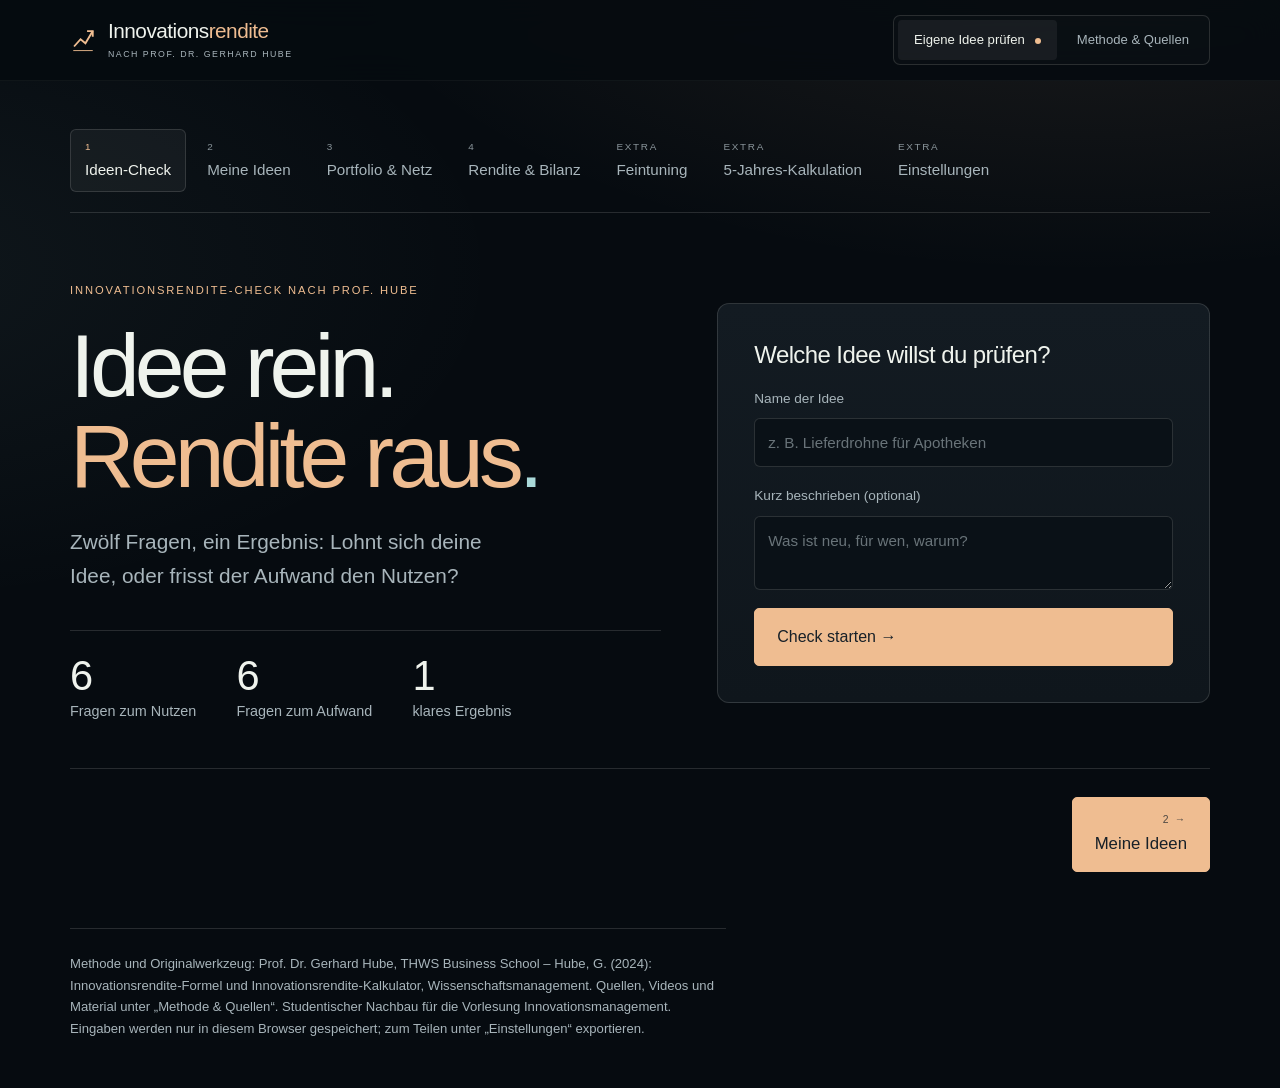
==== index.html @ 7b7fd8cf "Website auf Rechner und Methode reduziert, Gestaltung wie der Pitch - SpaceX-Case, RocketLight Dinne" ====
<!doctype html>
<html lang="de">
<head>
<meta charset="utf-8">
<meta name="viewport" content="width=device-width,initial-scale=1,viewport-fit=cover">
<meta name="theme-color" content="#060b10">
<meta name="description" content="Innovationsrendite-Rechner nach Prof. Dr. Gerhard Hube: eigene Ideen bewerten, vergleichen und im Aufwand/Nutzen-Portfolio einordnen.">
<title>Innovationsrendite-Rechner</title>
<meta name="claude:viewport-fit-sides" content="cover">
<link rel="stylesheet" href="assets/css/base.css?v=1894f3e47a85">
</head>
<body>

<header class="top">
  <div class="wrap bar">
    <a class="brand" href="#idee" aria-label="Innovationsrendite – zum Ideen-Check" style="color:inherit;text-decoration:none">
      <svg viewBox="0 0 32 36" fill="none" aria-hidden="true"><path d="M4 31h24" stroke="currentColor" stroke-width="1.1"/><path d="M5 26 13 17l6 5 9-15" stroke="currentColor" stroke-width="2.3"/><path d="M21 7h7v7" stroke="currentColor" stroke-width="2.3"/></svg>
      <span><b>Innovations<i>rendite</i></b><small>nach Prof. Dr. Gerhard Hube</small></span>
    </a>
    <nav class="tabs" role="tablist" id="tabs" aria-label="Ansicht">
      <button role="tab" data-ctx="user">Eigene Idee prüfen</button>
      <button role="tab" data-ctx="method">Methode &amp; Quellen</button>
    </nav>
  </div>
</header>

<div class="wrap tool-anchor" id="werkzeug"><main id="view"></main>
<footer>Methode und Originalwerkzeug: Prof. Dr. Gerhard Hube, THWS Business School – Hube, G. (2024): Innovationsrendite-Formel und Innovationsrendite-Kalkulator, Wissenschaftsmanagement. Quellen, Videos und Material unter „Methode &amp; Quellen“. Studentischer Nachbau für die Vorlesung Innovationsmanagement. Eingaben werden nur in diesem Browser gespeichert; zum Teilen unter „Einstellungen“ exportieren.</footer>
</div>
<div class="toast" id="toast" hidden></div>

<script src="assets/js/model.js?v=d27ddb623a93"></script>
<script src="assets/js/data.js?v=adc606a3478f"></script>
<script src="assets/js/state.js?v=7a1c97d8ea27"></script>
<script src="assets/js/helpers.js?v=4885eca90f2c"></script>
<script src="assets/js/views.js?v=7f93fb192f8f"></script>
<script src="assets/js/app.js?v=8ccb0325921a"></script>
</body>
</html>
---- assets/css/base.css ----
/* Grundgestaltung: Rechner, Navigation, Panels. Dunkle Bildsprache wie der RocketLight-Pitch (siehe DESIGN.md). */
:root{padding-top:env(safe-area-inset-top,0px);padding-bottom:env(safe-area-inset-bottom,0px)}body{margin:0}img{max-width:100%}[hidden]{display:none!important}
:root{
  /* Palette des Pitches: ruhige dunkle Flächen, warmer Kupfer- und kühler Eis-Akzent */
  --bg:#060b10; --surface:#11181e; --surface-2:#18222a; --ink:#eff3ed; --muted:#a8b5bb;
  --line:rgba(241,237,232,.14); --line-strong:rgba(241,237,232,.28);
  --copper:#efbd91; --copper-hi:#f8cfac; --ice:#a9d9d9;
  --accent:var(--copper); --accent-ink:#172028;
  --gain:#a9d9d9; --gain-soft:rgba(169,217,217,.12); --cost:#efbd91; --cost-soft:rgba(239,189,145,.12);
  --warn:#e8cf8a; --warn-soft:rgba(232,207,138,.12); --bad:#f0a29a; --bad-soft:rgba(240,162,154,.12);
  --s1:#efbd91; --s2:#a9d9d9; --s3:#c7b8ee; --s4:#e8cf8a; --s5:#93b9e6; --s6:#e9a3b8;
  --shadow:none;
  --f-display:-apple-system, BlinkMacSystemFont, "Segoe UI", Helvetica, Arial, sans-serif;
  --f-body:-apple-system, BlinkMacSystemFont, "Segoe UI", Helvetica, Arial, sans-serif;
  --f-mono:ui-monospace, "SFMono-Regular", "Cascadia Mono", Menlo, Consolas, monospace;
  --gutter:clamp(24px,5vw,80px); --header-height:80px; --r:12px; --ease:cubic-bezier(.16,1,.3,1);
  color-scheme:dark;
}
*{box-sizing:border-box}
html{font-size:16px;scroll-padding-top:calc(var(--header-height) + 16px)}
body{background:var(--bg);color:var(--ink);font-family:var(--f-body);font-size:1rem;line-height:1.65;-webkit-font-smoothing:antialiased;
  background-image:radial-gradient(1100px 520px at 85% -10%,rgba(239,189,145,.10),transparent 70%),radial-gradient(900px 480px at -10% 30%,rgba(169,217,217,.06),transparent 70%);
  background-attachment:fixed}
body::before{content:"";position:fixed;inset:0 0 auto;height:env(safe-area-inset-top,0px);z-index:10;background:var(--bg)}
::selection{background:#efbd9140;color:#fff}
.wrap{width:min(1140px,calc(100% - var(--gutter)*2));margin-inline:auto;padding-left:env(safe-area-inset-left,0px);padding-right:env(safe-area-inset-right,0px)}
h1,h2,h3,h4{font-family:var(--f-display);font-weight:500;text-wrap:balance;margin:0}
h1,h2{letter-spacing:-.045em;line-height:1.07}
h2{font-size:clamp(1.9rem,3.6vw,2.6rem)}
h3{font-size:1.45rem;line-height:1.25;letter-spacing:-.025em}
h2 em,h3 em{font-style:normal;color:var(--copper)}
p{margin:0}
strong,b{font-weight:600}
.muted{color:var(--muted)}
.mono,.num{font-family:var(--f-mono);font-variant-numeric:tabular-nums}
.eyebrow{font-size:.7rem;font-weight:500;letter-spacing:.17em;text-transform:uppercase;color:var(--copper)}
a{color:var(--ice);text-underline-offset:3px;text-decoration-color:rgba(169,217,217,.4)}
a:hover{color:var(--copper);text-decoration-color:currentColor}
button,input,select,textarea{font:inherit;color:inherit}
:focus-visible{outline:2px solid var(--ice);outline-offset:4px}

/* Kopfzeile wie der Pitch: Marke links, Ansichten-Umschalter rechts, abgedunkelte Glasfläche */
header.top{position:sticky;top:env(safe-area-inset-top,0px);z-index:9;background:#060b10e8;border-bottom:1px solid #ffffff0b;-webkit-backdrop-filter:blur(16px);backdrop-filter:blur(16px)}
.bar{display:flex;align-items:center;justify-content:space-between;gap:12px 28px;flex-wrap:wrap;min-height:var(--header-height);padding-block:12px}
.brand{display:inline-flex;align-items:center;gap:12px}
.brand svg{width:26px;height:32px;color:var(--copper);flex:none}
.brand>span{display:grid;font-size:1.3rem;line-height:1.1;letter-spacing:-.025em}
.brand b{font-weight:500}
.brand b i{font-style:normal;color:var(--copper)}
.brand small{display:block;margin-top:7px;font-size:.55rem;letter-spacing:.17em;text-transform:uppercase;color:var(--muted)}
nav.tabs{display:flex;gap:4px;padding:4px;background:#ffffff04;border:1px solid var(--line);border-radius:7px;flex-wrap:wrap}
nav.tabs button{background:transparent;border:0;color:var(--muted);border-radius:4px;padding:9px 16px;min-height:40px;cursor:pointer;font-weight:500;font-size:.82rem;white-space:nowrap}
nav.tabs button:hover{color:var(--ink)}
nav.tabs button[aria-selected="true"]{color:var(--ink);background:#ffffff0f}
nav.tabs button[aria-selected="true"]::after{content:"";display:inline-block;width:6px;height:6px;margin-left:10px;border-radius:50%;background:var(--copper);vertical-align:middle}
main{padding-block:48px 56px;display:grid;gap:36px}

/* Schrittnavigation */
.subnav{display:flex;gap:6px;flex-wrap:wrap;padding-bottom:20px;border-bottom:1px solid var(--line)}
.subnav button{border:1px solid transparent;background:transparent;border-radius:6px;padding:9px 14px;cursor:pointer;text-align:left;display:grid;gap:2px;min-width:0;color:var(--muted)}
.subnav button .n{font-size:.62rem;font-weight:500;letter-spacing:.17em;text-transform:uppercase;color:var(--muted);opacity:.8}
.subnav button .t{font-weight:500;font-size:.95rem}
.subnav button:hover{color:var(--ink);background:#ffffff06}
.subnav button[aria-current="step"]{background:#ffffff0c;border-color:var(--line);color:var(--ink)}
.subnav button[aria-current="step"] .n{color:var(--copper);opacity:1}
.intro{display:grid;gap:12px;max-width:64ch}
.intro h2{font-size:clamp(2.2rem,4.5vw,3.6rem)!important}
.intro p{color:var(--muted);font-size:clamp(1.05rem,1.5vw,1.25rem)}
.pager{display:flex;justify-content:space-between;gap:12px;flex-wrap:wrap;border-top:1px solid var(--line);padding-top:28px}
.pager button{border:1px solid var(--line);background:transparent;border-radius:5px;padding:13px 22px;cursor:pointer;display:grid;gap:2px;text-align:left;min-width:0;transition:border-color .2s,background .2s,transform .2s}
.pager button:hover{border-color:var(--copper)}
.pager button.next{text-align:right;margin-left:auto;background:var(--copper);color:var(--accent-ink);border-color:var(--copper)}
.pager button.next:hover{background:var(--copper-hi);transform:translateY(-2px)}
.pager .n{font-size:.65rem;letter-spacing:.17em;text-transform:uppercase;opacity:.75}
.pager .t{font-weight:500;font-size:1.05rem}

/* Einstieg und Ideen-Check */
.hero{display:grid;grid-template-columns:minmax(0,1.2fr) minmax(0,1fr);gap:56px;align-items:center;padding-block:32px 8px}
@media (max-width:900px){.hero{grid-template-columns:minmax(0,1fr);gap:32px}}
.hero .eyebrow{margin-bottom:22px}
.hero h2.claim{font-size:clamp(3rem,7.5vw,5.6rem);font-weight:500;line-height:1;letter-spacing:-.055em}
.hero h2.claim span{display:block;color:var(--copper)}
.hero h2.claim em{font-style:normal;color:var(--ice)}
.hero .lead{font-size:clamp(1.1rem,1.65vw,1.3rem);color:var(--muted);max-width:40ch;margin-top:24px}
.howto{display:flex;gap:40px;flex-wrap:wrap;margin-top:36px;padding-top:24px;border-top:1px solid var(--line)}
.howto div{display:grid;gap:4px}
.howto b{font-size:2.6rem;line-height:1;font-weight:400;letter-spacing:-.04em}
.howto span{color:var(--muted);font-size:.9rem}
.startcard{display:grid;gap:18px}
.startcard h3{font-size:1.5rem}
.startcard .btn.primary{padding:15px 22px;font-size:1rem;justify-content:space-between}
.wiz{max-width:860px;width:100%;margin:0 auto;display:grid;gap:26px}
.prog{display:grid;grid-template-columns:repeat(12,1fr);gap:4px}
.prog button{height:6px;border:0;border-radius:3px;background:#ffffff14;cursor:pointer;padding:0}
.prog button.g.done{background:var(--gain)} .prog button.c.done{background:var(--cost)}
.prog button.here{outline:1px solid var(--ink);outline-offset:3px}
.wiz h2.q{font-size:clamp(2rem,4.5vw,3.2rem);line-height:1.08}
.wiz .qdesc{font-size:1.1rem;color:var(--muted)}
.opts{display:grid;grid-template-columns:repeat(6,minmax(0,1fr));gap:10px}
@media (max-width:700px){.opts{grid-template-columns:repeat(3,minmax(0,1fr))}}
.opt{border:1px solid var(--line);background:var(--surface);border-radius:10px;padding:22px 8px 16px;cursor:pointer;display:grid;gap:8px;justify-items:center;text-align:center;min-width:0}
.opt .d{font-weight:400;font-size:2.6rem;line-height:1;letter-spacing:-.04em}
.opt .l{font-size:.85rem;color:var(--muted);line-height:1.25}
.opt:hover{border-color:var(--line-strong);background:var(--surface-2)}
.opt[aria-pressed="true"].g{background:var(--gain);border-color:var(--gain);color:var(--accent-ink)}
.opt[aria-pressed="true"].c{background:var(--cost);border-color:var(--cost);color:var(--accent-ink)}
.opt[aria-pressed="true"] .l{color:inherit}
.wiznav{display:flex;justify-content:space-between;gap:12px;flex-wrap:wrap;align-items:center}
.wiznav .btn{padding:13px 22px}
.kbd{font-family:var(--f-mono);font-size:.8rem;color:var(--muted)}
.res-hero{display:grid;grid-template-columns:auto minmax(0,1fr);gap:40px;align-items:center}
@media (max-width:700px){.res-hero{grid-template-columns:minmax(0,1fr)}}
.giant{font-weight:400;font-size:clamp(4.5rem,12vw,8rem);line-height:.9;letter-spacing:-.06em;font-variant-numeric:tabular-nums}
.giant.ok{color:var(--gain)} .giant.mid{color:var(--warn)} .giant.bad{color:var(--bad)}
.verdict-line{font-size:1.15rem;color:var(--muted)}
.verdict-line b{color:var(--ink)}
.sw{display:grid;grid-template-columns:repeat(auto-fit,minmax(min(100%,300px),1fr));gap:24px}
.sw ul{margin:8px 0 0;padding-left:20px;display:grid;gap:6px;color:var(--muted)}

/* Allgemeine Bausteine */
.panel{background:linear-gradient(180deg,#131b22,#0f161c);border:1px solid var(--line);border-radius:var(--r);padding:clamp(22px,3vw,36px);min-width:0}
.panel>header{display:flex;justify-content:space-between;align-items:baseline;gap:12px;flex-wrap:wrap;margin-bottom:22px;padding-bottom:16px;border-bottom:1px solid var(--line)}
.panel>header h2{font-size:clamp(1.35rem,2.4vw,1.75rem);letter-spacing:-.03em}
.panel>header .muted{font-size:.85rem}
.grid2{display:grid;grid-template-columns:repeat(auto-fit,minmax(min(100%,500px),1fr));gap:24px}
.btn{display:inline-flex;align-items:center;gap:14px;border:1px solid var(--line);background:transparent;border-radius:5px;padding:10px 18px;min-height:44px;cursor:pointer;font-weight:500;font-size:.92rem;color:var(--ink);transition:background .2s,border-color .2s,transform .2s}
.btn:hover{border-color:var(--copper)}
.btn.primary{background:var(--copper);color:var(--accent-ink);border-color:var(--copper)}
.btn.primary:hover{background:var(--copper-hi);transform:translateY(-2px)}
.btn.danger{color:var(--bad)}
.btn.danger:hover{border-color:var(--bad)}
.btn.small{padding:7px 13px;min-height:36px;font-size:.85rem}
.btn:disabled{opacity:.4;cursor:not-allowed;transform:none}
label.btn{display:inline-flex}
.row{display:flex;gap:10px;flex-wrap:wrap;align-items:center}
.chip{display:inline-flex;align-items:center;gap:6px;font-size:.82rem;font-weight:500;padding:4px 12px;border-radius:99px;white-space:nowrap;border:1px solid currentColor}
.chip.big{font-size:.95rem;padding:6px 16px}
.chip.ok{background:var(--gain-soft);color:var(--gain)}
.chip.mid{background:var(--warn-soft);color:var(--warn)}
.chip.bad{background:var(--bad-soft);color:var(--bad)}
.chip.neutral{background:var(--surface-2);color:var(--muted);border-color:var(--line)}
.dot{width:12px;height:12px;border-radius:50%;display:inline-block;flex:none}
.tablewrap{overflow-x:auto}
table{border-collapse:collapse;width:100%;font-size:.95rem}
th,td{text-align:left;padding:13px 12px;border-bottom:1px solid var(--line);vertical-align:middle}
th{font-size:.65rem;letter-spacing:.17em;text-transform:uppercase;color:var(--muted);font-weight:500}
td.r,th.r{text-align:right}
tr.clickable{cursor:pointer}
tr.clickable:hover td{background:#ffffff06}
.notice{border-left:2px solid var(--warn);background:var(--warn-soft);padding:14px 18px;border-radius:0 8px 8px 0}
.notice.info{border-color:var(--ice);background:var(--gain-soft)}

/* Kennzahlen */
.tiles{display:grid;grid-template-columns:repeat(auto-fit,minmax(min(100%,230px),1fr));gap:1px;background:var(--line);border:1px solid var(--line);border-radius:var(--r);overflow:hidden}
.tile{background:var(--bg);padding:26px;display:grid;gap:8px;min-width:0}
.tile .v{font-size:2.6rem;font-weight:400;line-height:1;letter-spacing:-.05em;font-variant-numeric:tabular-nums}
.tile .v.gain{color:var(--gain)} .tile .v.cost{color:var(--cost)} .tile .v.acc{color:var(--copper)}
.tile .s{color:var(--muted);font-size:.9rem}

/* Portfolio */
.pf{display:grid;grid-template-columns:auto repeat(3,minmax(0,1fr));grid-template-rows:repeat(3,minmax(130px,auto)) auto;gap:6px}
.pf .ylab,.pf .xlab{font-size:.62rem;letter-spacing:.17em;text-transform:uppercase;color:var(--muted);display:flex;align-items:center;justify-content:center;text-align:center;padding:6px}
.pf .ylab{writing-mode:vertical-rl;transform:rotate(180deg)}
.pf .cell{border-radius:8px;padding:14px;display:flex;flex-direction:column;gap:10px;min-width:0;border:1px solid var(--line)}
.pf .cell .lbl{font-weight:500;font-size:.92rem}
.pf .cell.g{background:var(--gain-soft)} .pf .cell.g .lbl{color:var(--gain)}
.pf .cell.y{background:var(--warn-soft)} .pf .cell.y .lbl{color:var(--warn)}
.pf .cell.r{background:var(--bad-soft)} .pf .cell.r .lbl{color:var(--bad)}
.pf .item{display:flex;gap:8px;align-items:center;font-size:.95rem;line-height:1.25;cursor:pointer;background:none;border:0;padding:0;text-align:left;font-weight:500;color:var(--ink)}
.pf .item:hover{color:var(--copper)}
.axis-note{display:flex;justify-content:space-between;font-size:.62rem;letter-spacing:.17em;text-transform:uppercase;color:var(--muted);margin-top:12px}
@media (max-width:640px){.pf{grid-template-rows:repeat(3,minmax(110px,auto)) auto}.pf .cell{padding:10px}.pf .cell .lbl,.pf .item{font-size:.85rem}}

/* Bewertung bearbeiten */
.layout-edit{display:grid;grid-template-columns:minmax(0,1fr) 360px;gap:24px;align-items:start}
@media (max-width:1000px){.layout-edit{grid-template-columns:minmax(0,1fr)}}
.sticky{position:sticky;top:calc(env(safe-area-inset-top,0px) + var(--header-height) + 20px)}
@media (max-width:1000px){.sticky{position:static}}
.picker{display:flex;gap:8px;flex-wrap:wrap}
.picker button{border:1px solid var(--line);background:transparent;border-radius:99px;padding:9px 18px 9px 14px;cursor:pointer;font-size:.92rem;font-weight:500;display:inline-flex;gap:10px;align-items:center;color:var(--muted)}
.picker button:hover{color:var(--ink);border-color:var(--line-strong)}
.picker button[aria-pressed="true"]{border-color:var(--copper);background:#efbd9112;color:var(--ink)}
.fields{display:grid;grid-template-columns:repeat(auto-fit,minmax(min(100%,260px),1fr));gap:16px}
label.f{display:grid;gap:8px;font-size:.85rem;color:var(--muted);font-weight:500}
label.f input,label.f select,label.f textarea,.in{border:1px solid var(--line);background:#0a1117;border-radius:6px;padding:11px 13px;color:var(--ink);font-size:.95rem;width:100%;min-width:0}
label.f input:focus,label.f select:focus,.in:focus{border-color:var(--ice);outline:none}
::placeholder{color:#a8b5bb99}
textarea.in{resize:vertical;min-height:48px}
.block-title{display:flex;justify-content:space-between;align-items:baseline;gap:12px;flex-wrap:wrap;padding-bottom:12px;border-bottom:2px solid currentColor;margin-bottom:6px}
.block-title.gain{color:var(--gain)} .block-title.cost{color:var(--cost)}
.block-title h3{color:var(--ink);font-size:1.45rem}
.crit{display:grid;grid-template-columns:minmax(0,1fr) auto;gap:10px 20px;padding:20px 0;border-bottom:1px solid var(--line)}
.crit .name{font-weight:500;font-size:1.05rem}
.crit .desc{color:var(--muted);grid-column:1/-1;margin-top:-4px;font-size:.92rem}
.crit .why{grid-column:1/-1}
.crit .meta{font-family:var(--f-mono);font-size:.82rem;color:var(--muted);text-align:right;white-space:nowrap}
.seg{display:inline-flex;border:1px solid var(--line);border-radius:6px;overflow:hidden}
.seg button{width:44px;height:42px;border:0;border-right:1px solid var(--line);background:transparent;cursor:pointer;font-family:var(--f-mono);font-size:1rem;color:var(--muted)}
.seg button:hover{background:#ffffff08;color:var(--ink)}
.seg button:last-child{border-right:0}
.seg button[aria-pressed="true"]{background:var(--ink);color:var(--accent-ink);font-weight:600}
.seg.gain button[aria-pressed="true"]{background:var(--gain);color:var(--accent-ink)}
.seg.cost button[aria-pressed="true"]{background:var(--cost);color:var(--accent-ink)}
.seg button:disabled{cursor:not-allowed;opacity:.5}
.linked{font-size:.85rem;color:var(--ice);font-weight:500}
.result-card{display:grid;gap:18px}
.bar2{display:grid;gap:8px}
.bar2 .t{display:flex;justify-content:space-between;font-size:.95rem;color:var(--muted)}
.bar2 .track{height:6px;background:#ffffff12;border-radius:3px;overflow:hidden}
.bar2 .fill{height:100%;border-radius:3px}

/* Lesemodus */
.rrow{display:grid;grid-template-columns:64px minmax(0,1fr);gap:18px;padding:22px 0;border-bottom:1px solid var(--line);align-items:start}
.rrow:last-child{border-bottom:0}
.score{width:60px;height:60px;border-radius:50%;display:grid;place-items:center;font-weight:400;font-size:1.8rem;border:1px solid currentColor}
.score.g{background:var(--gain-soft);color:var(--gain)} .score.c{background:var(--cost-soft);color:var(--cost)}
.rrow h4{margin:0 0 4px;font-size:1.05rem}
.rrow .w{font-family:var(--f-mono);font-size:.8rem;color:var(--muted)}
.rrow p{margin-top:6px;color:var(--muted)}

/* 5-Jahres-Kalkulation */
table.fy td,table.fy th{white-space:nowrap}
table.fy input.in{width:108px;text-align:right;font-family:var(--f-mono);padding:8px 10px}
table.fy input.in.wide{width:230px;text-align:left;font-family:var(--f-body)}
table.fy tr.sum td{font-weight:600;background:#ffffff06}
.calc{font-family:var(--f-mono);text-align:right}
.scale{display:grid;grid-template-columns:repeat(6,minmax(0,1fr));gap:4px;margin-top:10px}
.scale span{text-align:center;font-family:var(--f-mono);font-size:.78rem;padding:8px 2px;background:#ffffff08;color:var(--muted);border-radius:4px}
.scale span.on{background:var(--copper);color:var(--accent-ink);font-weight:600}
.notes{display:grid;gap:18px}
ol.src{margin:0;padding-left:24px;display:grid;gap:10px;word-break:break-word;color:var(--muted)}
ol.src li::marker{color:var(--copper);font-family:var(--f-mono);font-size:.85em}

/* Diagramme */
svg{display:block}
svg text{fill:var(--muted);font-family:var(--f-mono);font-size:13px}
svg .lab{fill:var(--ink);font-family:var(--f-body);font-size:15px;font-weight:500}
.chartbox{max-width:820px;margin:0 auto;width:100%}
.legend{display:flex;gap:18px;flex-wrap:wrap;margin-top:16px;justify-content:center}
.legend span{display:inline-flex;gap:8px;align-items:center;font-weight:500;font-size:.9rem;color:var(--muted)}
.toast{position:fixed;bottom:calc(20px + env(safe-area-inset-bottom,0px));right:max(20px,env(safe-area-inset-right,0px));background:var(--ink);color:var(--accent-ink);padding:13px 18px;border-radius:6px;z-index:20;font-size:.9rem}

/* Methode & Quellen */
.method{gap:20px}
.method h2{font-size:clamp(1.9rem,3.6vw,2.6rem)}
.method h3{margin-top:12px;padding-top:20px;border-top:1px solid var(--line)}
.method p,.method ul{max-width:70ch}
.method>p{color:var(--muted)}
.method ul{margin:0;padding-left:22px;display:grid;gap:8px;color:var(--muted)}
.method ul b{color:var(--ink)}
footer{color:var(--muted);padding-block:24px 48px;font-size:.82rem;max-width:90ch;border-top:1px solid var(--line)}
@media (prefers-reduced-motion:no-preference){.bar2 .fill{transition:width .3s var(--ease)}.opt,.btn,.subnav button,.picker button{transition:border-color .15s,background-color .15s,color .15s,transform .2s}}
@media (prefers-reduced-motion:reduce){*{scroll-behavior:auto!important}.btn.primary:hover,.pager button.next:hover{transform:none}}
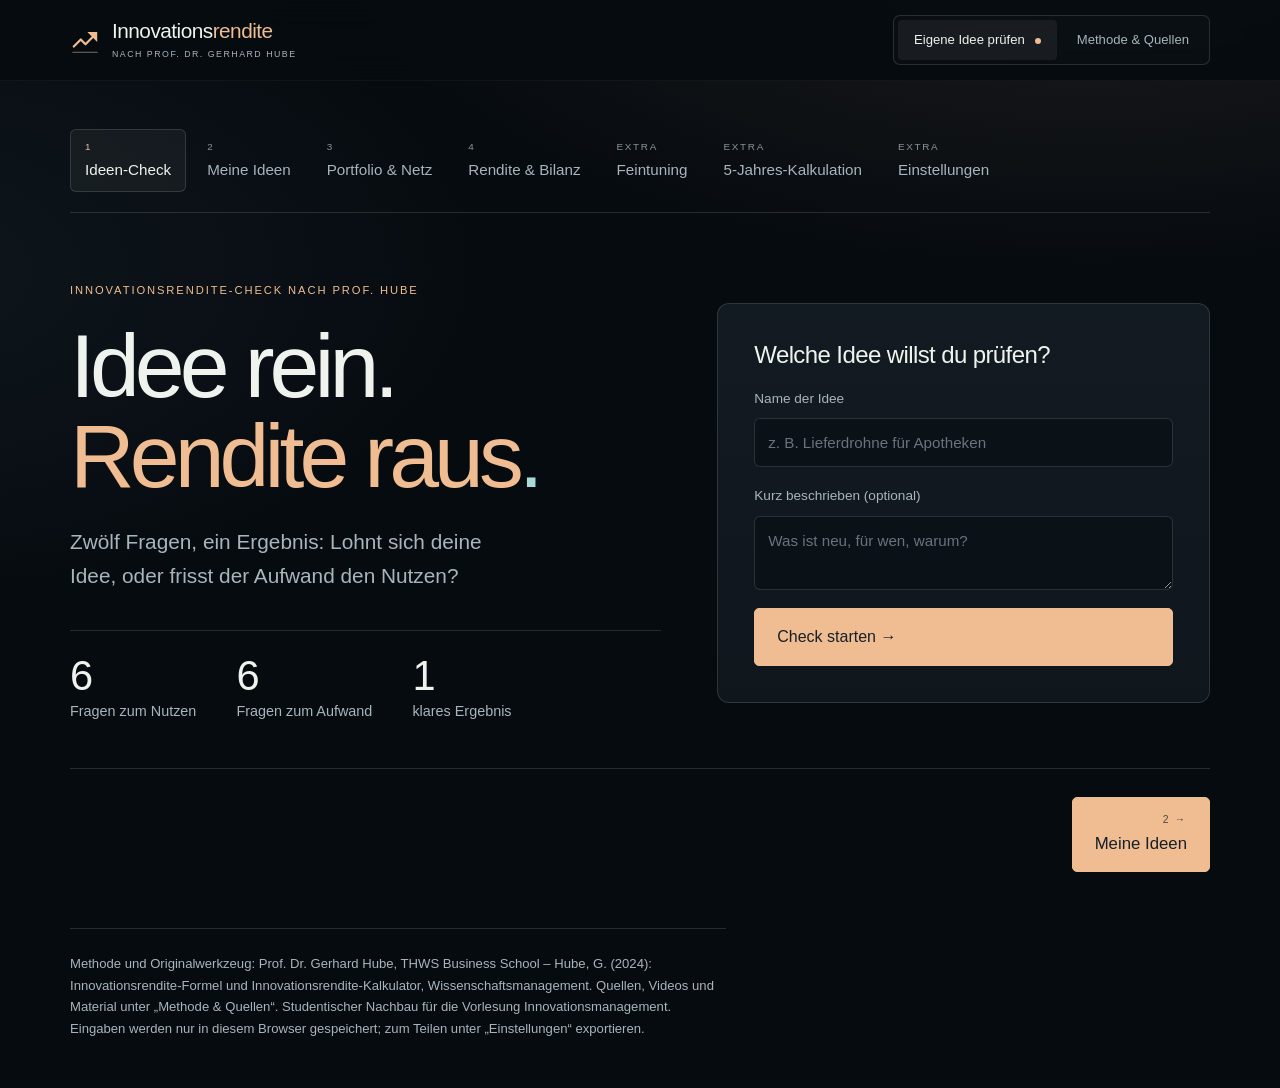
==== commit 60a92965: "Logo: Pfeil mit gefüllter Spitze, deutlich sichtbar Co-Authored-By: Claude Opus 5.5 <noreply@anthrop" ====
--- a/index.html
+++ b/index.html
@@ -7,14 +7,14 @@
 <meta name="description" content="Innovationsrendite-Rechner nach Prof. Dr. Gerhard Hube: eigene Ideen bewerten, vergleichen und im Aufwand/Nutzen-Portfolio einordnen.">
 <title>Innovationsrendite-Rechner</title>
 <meta name="claude:viewport-fit-sides" content="cover">
-<link rel="stylesheet" href="assets/css/base.css?v=1894f3e47a85">
+<link rel="stylesheet" href="assets/css/base.css?v=3ec46469541d">
 </head>
 <body>
 
 <header class="top">
   <div class="wrap bar">
     <a class="brand" href="#idee" aria-label="Innovationsrendite – zum Ideen-Check" style="color:inherit;text-decoration:none">
-      <svg viewBox="0 0 32 36" fill="none" aria-hidden="true"><path d="M4 31h24" stroke="currentColor" stroke-width="1.1"/><path d="M5 26 13 17l6 5 9-15" stroke="currentColor" stroke-width="2.3"/><path d="M21 7h7v7" stroke="currentColor" stroke-width="2.3"/></svg>
+      <svg viewBox="0 0 32 32" fill="none" aria-hidden="true"><path d="M3 29h26" stroke="currentColor" stroke-width="1.2" stroke-linecap="round" opacity=".55"/><path d="M4 23l7.5-7.5 5 5L25 12" stroke="currentColor" stroke-width="2.4" stroke-linecap="round" stroke-linejoin="round"/><path d="M18.5 7.5H29v10.5z" fill="currentColor"/></svg>
       <span><b>Innovations<i>rendite</i></b><small>nach Prof. Dr. Gerhard Hube</small></span>
     </a>
     <nav class="tabs" role="tablist" id="tabs" aria-label="Ansicht">
--- a/assets/css/base.css
+++ b/assets/css/base.css
@@ -43,7 +43,7 @@
 header.top{position:sticky;top:env(safe-area-inset-top,0px);z-index:9;background:#060b10e8;border-bottom:1px solid #ffffff0b;-webkit-backdrop-filter:blur(16px);backdrop-filter:blur(16px)}
 .bar{display:flex;align-items:center;justify-content:space-between;gap:12px 28px;flex-wrap:wrap;min-height:var(--header-height);padding-block:12px}
 .brand{display:inline-flex;align-items:center;gap:12px}
-.brand svg{width:26px;height:32px;color:var(--copper);flex:none}
+.brand svg{width:30px;height:30px;color:var(--copper);flex:none;overflow:visible}
 .brand>span{display:grid;font-size:1.3rem;line-height:1.1;letter-spacing:-.025em}
 .brand b{font-weight:500}
 .brand b i{font-style:normal;color:var(--copper)}
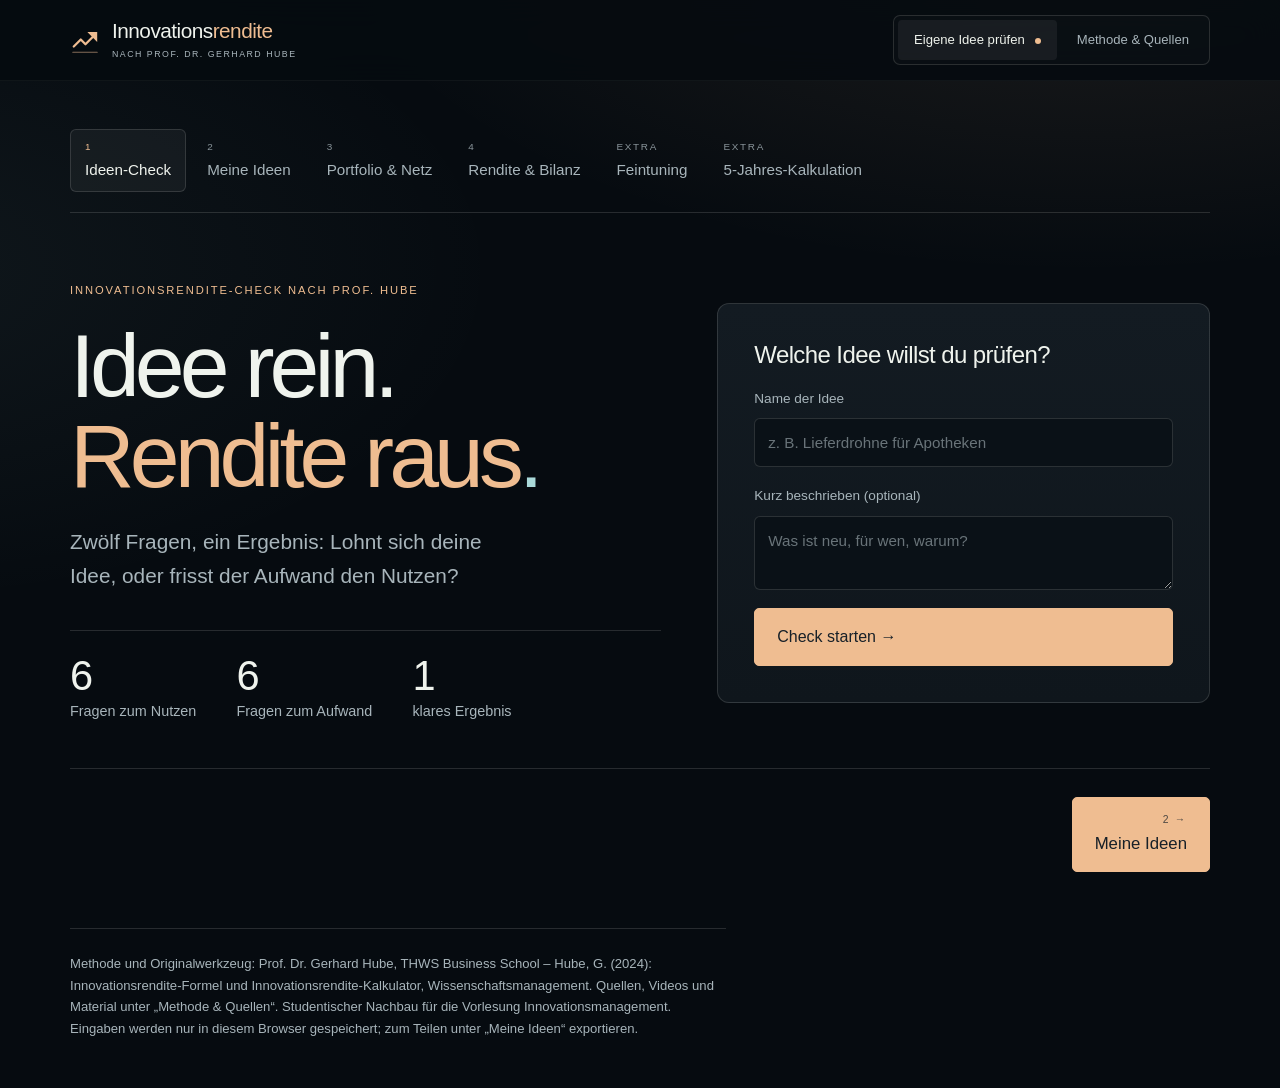
==== commit bfc56184: "Einstellungen aufgelöst: Werte stehen dort, wo sie rechnen - Bezugsgrößen des Unternehmens oben in d" ====
--- a/index.html
+++ b/index.html
@@ -7,7 +7,7 @@
 <meta name="description" content="Innovationsrendite-Rechner nach Prof. Dr. Gerhard Hube: eigene Ideen bewerten, vergleichen und im Aufwand/Nutzen-Portfolio einordnen.">
 <title>Innovationsrendite-Rechner</title>
 <meta name="claude:viewport-fit-sides" content="cover">
-<link rel="stylesheet" href="assets/css/base.css?v=3ec46469541d">
+<link rel="stylesheet" href="assets/css/base.css?v=b879b7dc53a8">
 </head>
 <body>
 
@@ -25,15 +25,16 @@
 </header>
 
 <div class="wrap tool-anchor" id="werkzeug"><main id="view"></main>
-<footer>Methode und Originalwerkzeug: Prof. Dr. Gerhard Hube, THWS Business School – Hube, G. (2024): Innovationsrendite-Formel und Innovationsrendite-Kalkulator, Wissenschaftsmanagement. Quellen, Videos und Material unter „Methode &amp; Quellen“. Studentischer Nachbau für die Vorlesung Innovationsmanagement. Eingaben werden nur in diesem Browser gespeichert; zum Teilen unter „Einstellungen“ exportieren.</footer>
+<footer>Methode und Originalwerkzeug: Prof. Dr. Gerhard Hube, THWS Business School – Hube, G. (2024): Innovationsrendite-Formel und Innovationsrendite-Kalkulator, Wissenschaftsmanagement. Quellen, Videos und Material unter „Methode &amp; Quellen“. Studentischer Nachbau für die Vorlesung Innovationsmanagement. Eingaben werden nur in diesem Browser gespeichert; zum Teilen unter „Meine Ideen“ exportieren.</footer>
 </div>
 <div class="toast" id="toast" hidden></div>
 
 <script src="assets/js/model.js?v=d27ddb623a93"></script>
 <script src="assets/js/data.js?v=adc606a3478f"></script>
-<script src="assets/js/state.js?v=7a1c97d8ea27"></script>
+<script src="assets/js/state.js?v=0c927fbac417"></script>
 <script src="assets/js/helpers.js?v=4885eca90f2c"></script>
-<script src="assets/js/views.js?v=7f93fb192f8f"></script>
-<script src="assets/js/app.js?v=8ccb0325921a"></script>
+<script src="assets/js/views.js?v=1314f229e526"></script>
+<script src="assets/js/ai.js?v=4a091d447506"></script>
+<script src="assets/js/app.js?v=535922df4a2e"></script>
 </body>
 </html>
--- a/assets/css/base.css
+++ b/assets/css/base.css
@@ -240,6 +240,27 @@
 .legend span{display:inline-flex;gap:8px;align-items:center;font-weight:500;font-size:.9rem;color:var(--muted)}
 .toast{position:fixed;bottom:calc(20px + env(safe-area-inset-bottom,0px));right:max(20px,env(safe-area-inset-right,0px));background:var(--ink);color:var(--accent-ink);padding:13px 18px;border-radius:6px;z-index:20;font-size:.9rem}
 
+/* Bezugszeile im Ideen-Check */
+.ref-line{font-size:.92rem;color:var(--muted)}
+.ref-line b{color:var(--ink);font-weight:500}
+.linkbtn{background:none;border:0;padding:0;color:var(--ice);cursor:pointer;text-decoration:underline;text-decoration-color:rgba(169,217,217,.4);text-underline-offset:3px}
+.linkbtn:hover{color:var(--copper)}
+
+/* KI-Bewertung */
+.panel.ai{border-color:rgba(169,217,217,.28);background:linear-gradient(180deg,#121d22,#0f171c)}
+.panel.ai h2 em{color:var(--ice);font-style:normal}
+.ai-start{display:grid;gap:16px;max-width:72ch}
+.ai-start>p:first-child{font-size:1.05rem}
+.fine{font-size:.8rem;color:var(--muted);line-height:1.6;margin-top:14px;max-width:80ch}
+.ai-summary{font-size:1.1rem;color:var(--ink);margin-bottom:18px;max-width:70ch;padding-left:16px;border-left:2px solid var(--ice)}
+table.cmp td{vertical-align:top}
+table.cmp td:first-child{min-width:200px;font-weight:500}
+table.cmp .why-ai{color:var(--muted);font-size:.88rem;min-width:280px}
+table.cmp tr.grp td{font-size:.62rem;letter-spacing:.17em;text-transform:uppercase;color:var(--copper);padding-top:20px;font-weight:500}
+.spin{width:14px;height:14px;border-radius:50%;border:2px solid currentColor;border-right-color:transparent;display:inline-block;animation:spin .8s linear infinite}
+@keyframes spin{to{transform:rotate(360deg)}}
+@media (prefers-reduced-motion:reduce){.spin{animation-duration:2.4s}}
+
 /* Methode & Quellen */
 .method{gap:20px}
 .method h2{font-size:clamp(1.9rem,3.6vw,2.6rem)}
